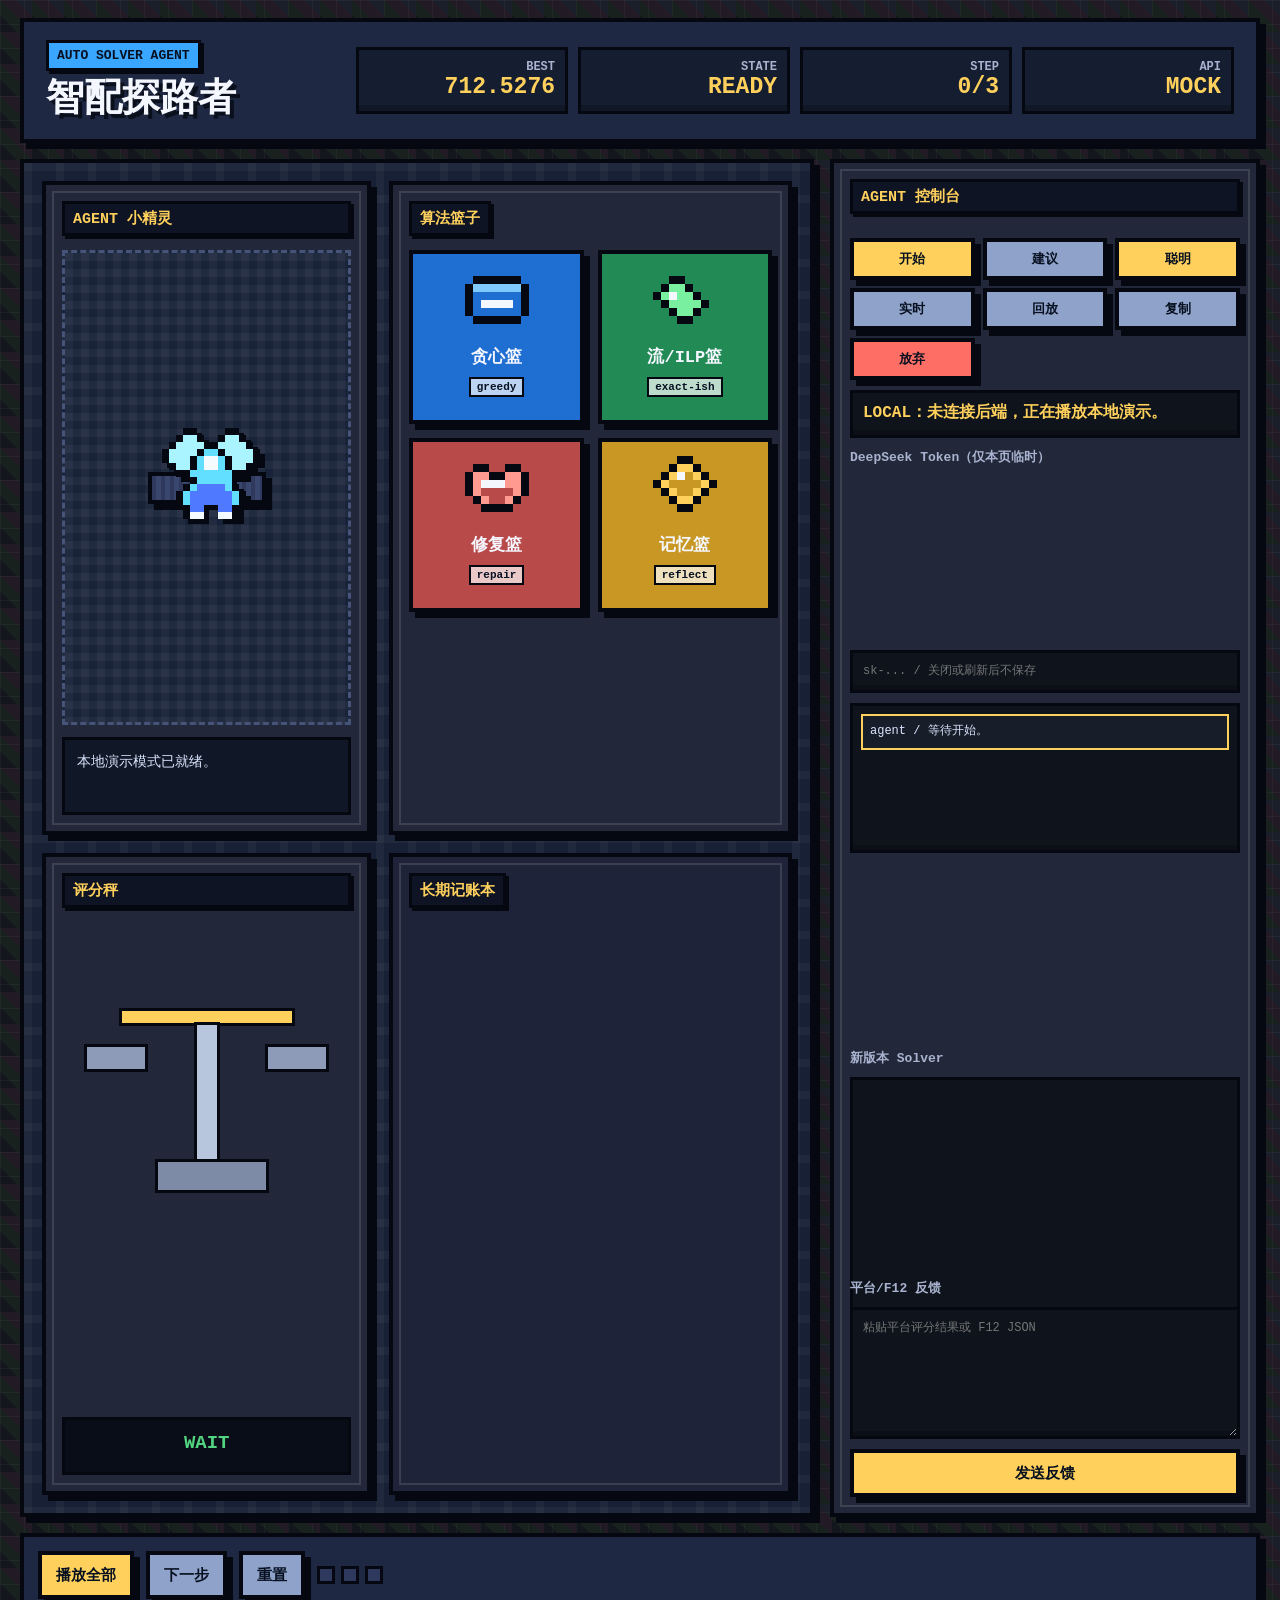
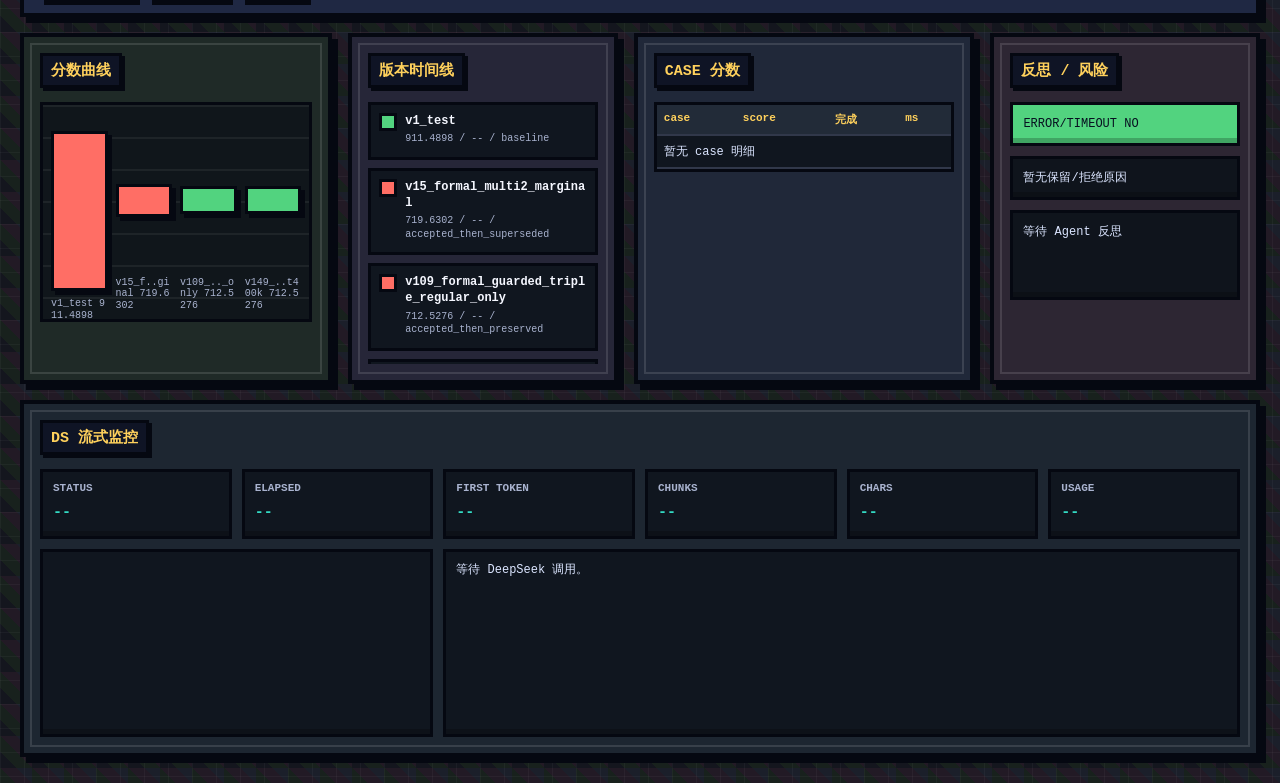
==== frontend/index.html @ 58ddcf4b "Package AutoSolver Agent showcase" ====
<!doctype html>
<html lang="zh-CN">
  <head>
    <meta charset="utf-8" />
    <meta name="viewport" content="width=device-width, initial-scale=1" />
    <title>智配探路者 | Pixel AutoSolver Agent</title>
    <link rel="stylesheet" href="styles.css" />
  </head>
  <body>
    <main class="pixel-shell">
      <header class="pixel-hud">
        <div class="brand-block">
          <span class="pixel-tag">AUTO SOLVER AGENT</span>
          <h1>智配探路者</h1>
        </div>
        <dl class="hud-stats">
          <div>
            <dt>BEST</dt>
            <dd id="bestScore">--</dd>
          </div>
          <div>
            <dt>STATE</dt>
            <dd id="agentState">--</dd>
          </div>
          <div>
            <dt>STEP</dt>
            <dd id="stepCounter">0/0</dd>
          </div>
          <div>
            <dt>API</dt>
            <dd id="traceStatus">LOCAL</dd>
          </div>
        </dl>
      </header>

      <section class="workbench-grid">
        <section class="scene-board" id="sceneBoard" aria-label="像素 AutoSolver Agent 演示舞台">
          <div class="pixel-panel agent-panel">
            <div class="panel-title">AGENT 小精灵</div>
            <div class="agent-dock" id="agentDock">
              <div class="home-platform" aria-hidden="true"></div>
            </div>
            <div class="speech-box" id="message">正在读取本地记忆。</div>
          </div>

          <div class="pixel-panel basket-panel">
            <div class="panel-title">算法篮子</div>
            <div class="basket-grid" id="baskets">
              <button class="pixel-basket basket-blue" data-name="greedy_low_cost">
                <span class="basket-art" data-kind="cost"></span>
                <strong>贪心篮</strong>
                <small>greedy</small>
              </button>
              <button class="pixel-basket basket-green" data-name="flow_ilp">
                <span class="basket-art" data-kind="will"></span>
                <strong>流/ILP篮</strong>
                <small>exact-ish</small>
              </button>
              <button class="pixel-basket basket-red" data-name="local_repair">
                <span class="basket-art" data-kind="pair"></span>
                <strong>修复篮</strong>
                <small>repair</small>
              </button>
              <button class="pixel-basket basket-gold" data-name="memory_reflect">
                <span class="basket-art" data-kind="explore"></span>
                <strong>记忆篮</strong>
                <small>reflect</small>
              </button>
            </div>
          </div>

          <div class="pixel-panel scale-panel">
            <div class="panel-title">评分秤</div>
            <div class="scale-rig" id="scaleDock">
              <div class="scale-bar" id="scaleBar"></div>
              <div class="scale-pan pan-left"></div>
              <div class="scale-pan pan-right"></div>
              <div class="scale-post"></div>
            </div>
            <div class="score-readout" id="scaleText">WAIT</div>
          </div>

          <aside class="pixel-panel ledger-panel" id="ledgerDock">
            <div class="panel-title">长期记账本</div>
            <ol class="ledger-list" id="ledgerList"></ol>
          </aside>

          <div class="fairy-layer" aria-hidden="true">
            <div class="fairy-sprite" id="fairySprite">
              <div class="pixel-art fairy-art" id="fairyArt"></div>
              <div class="pixel-art carried-coin" id="carriedCoin"></div>
            </div>
          </div>
        </section>

        <aside class="pixel-panel agent-console">
          <div class="panel-title">AGENT 控制台</div>
          <div class="console-actions">
            <button class="pixel-button primary" id="startAgentButton">开始</button>
            <button class="pixel-button" id="strategyAdviceButton">建议</button>
            <button class="pixel-button primary" id="labAgentButton">聪明</button>
            <button class="pixel-button" id="liveAnimButton">实时</button>
            <button class="pixel-button" id="demoAnimButton">回放</button>
            <button class="pixel-button" id="copySolverButton">复制</button>
            <button class="pixel-button danger" id="discardPendingButton">放弃</button>
          </div>
          <div class="session-notice" id="sessionNotice">READY</div>
          <label class="field-label" for="deepseekTokenInput">DeepSeek Token（仅本页临时）</label>
          <input class="token-input" id="deepseekTokenInput" type="password" autocomplete="off" spellcheck="false" placeholder="sk-... / 关闭或刷新后不保存" />
          <div class="chat-log" id="chatLog"></div>
          <label class="field-label" for="solverOutput">新版本 Solver</label>
          <textarea class="code-box" id="solverOutput" spellcheck="false" readonly></textarea>
          <label class="field-label" for="feedbackInput">平台/F12 反馈</label>
          <textarea class="feedback-box" id="feedbackInput" spellcheck="false" placeholder="粘贴平台评分结果或 F12 JSON"></textarea>
          <button class="pixel-button primary wide" id="sendFeedbackButton">发送反馈</button>
        </aside>
      </section>

      <section class="control-panel">
        <button class="pixel-button primary" id="playButton">播放全部</button>
        <button class="pixel-button" id="nextButton">下一步</button>
        <button class="pixel-button" id="resetButton">重置</button>
        <div class="timeline" id="timeline"></div>
      </section>

      <section class="dashboard-grid">
        <section class="pixel-panel chart-panel">
          <div class="panel-title">分数曲线</div>
          <div class="score-chart" id="scoreChart"></div>
        </section>
        <section class="pixel-panel version-panel">
          <div class="panel-title">版本时间线</div>
          <div class="version-list" id="versionList"></div>
        </section>
        <section class="pixel-panel case-panel">
          <div class="panel-title">CASE 分数</div>
          <div class="case-table-wrap">
            <table class="case-table">
              <thead>
                <tr>
                  <th>case</th>
                  <th>score</th>
                  <th>完成</th>
                  <th>ms</th>
                </tr>
              </thead>
              <tbody id="caseTableBody"></tbody>
            </table>
          </div>
        </section>
        <section class="pixel-panel review-panel">
          <div class="panel-title">反思 / 风险</div>
          <div class="review-stack">
            <div class="status-tile" id="errorTile">ERROR/TIMEOUT --</div>
            <div class="reason-box" id="reasonBox">--</div>
            <div class="reflection-box" id="reflectionBox">--</div>
          </div>
        </section>
      </section>

      <section class="pixel-panel ds-monitor-panel">
        <div class="panel-title">DS 流式监控</div>
        <div class="ds-monitor-grid">
          <div class="monitor-card">
            <span>STATUS</span>
            <strong id="dsStatus">--</strong>
          </div>
          <div class="monitor-card">
            <span>ELAPSED</span>
            <strong id="dsElapsed">--</strong>
          </div>
          <div class="monitor-card">
            <span>FIRST TOKEN</span>
            <strong id="dsFirstToken">--</strong>
          </div>
          <div class="monitor-card">
            <span>CHUNKS</span>
            <strong id="dsChunks">--</strong>
          </div>
          <div class="monitor-card">
            <span>CHARS</span>
            <strong id="dsChars">--</strong>
          </div>
          <div class="monitor-card">
            <span>USAGE</span>
            <strong id="dsUsage">--</strong>
          </div>
          <div class="monitor-events" id="dsEvents"></div>
          <pre class="stream-preview" id="dsPreview">等待 DeepSeek 调用。</pre>
        </div>
      </section>
    </main>
    <script src="pixel-assets.js"></script>
    <script src="app.js"></script>
  </body>
</html>
---- frontend/styles.css ----
:root {
  color-scheme: dark;
  --ink: #10131a;
  --ink-2: #171b24;
  --panel: #222839;
  --panel-2: #2c3042;
  --line: #050811;
  --line-soft: #46547a;
  --text: #f5f7ff;
  --muted: #a9b3cf;
  --blue: #39a6ff;
  --green: #52d37f;
  --red: #ff6e65;
  --gold: #ffd15c;
  --purple: #c47dff;
  --teal: #33dbc4;
  --plum: #59335f;
  --olive: #56673d;
  --cell: 7px;
}

* {
  box-sizing: border-box;
  image-rendering: pixelated;
}

html {
  min-height: 100%;
}

body {
  margin: 0;
  min-height: 100vh;
  color: var(--text);
  font-family: "Zpix", "Fusion Pixel", "Microsoft YaHei", Consolas, monospace;
  background-color: #14161e;
  background-image:
    linear-gradient(90deg, rgba(255, 255, 255, 0.035) 1px, transparent 1px),
    linear-gradient(rgba(255, 255, 255, 0.035) 1px, transparent 1px),
    linear-gradient(45deg, #14161e 25%, #18211d 25%, #18211d 50%, #221a25 50%, #221a25 75%, #1b1f2a 75%);
  background-size: 24px 24px, 24px 24px, 32px 32px;
}

button,
input,
textarea {
  font: inherit;
}

.pixel-shell {
  width: min(1240px, calc(100vw - 24px));
  margin: 0 auto;
  padding: 18px 0 26px;
}

.pixel-hud,
.scene-board,
.control-panel,
.pixel-panel,
.pixel-button,
.pixel-basket {
  border: 4px solid var(--line);
  box-shadow: 6px 6px 0 #050811;
}

.pixel-hud {
  display: grid;
  grid-template-columns: minmax(180px, 290px) 1fr;
  align-items: center;
  gap: 20px;
  min-height: 104px;
  padding: 18px 22px;
  background: #1f2843;
}

.brand-block {
  min-width: 0;
}

.pixel-tag {
  display: inline-block;
  margin-bottom: 8px;
  padding: 5px 8px;
  border: 3px solid var(--line);
  background: var(--blue);
  color: #071020;
  font-size: 13px;
  font-weight: 900;
  letter-spacing: 0;
  box-shadow: 3px 3px 0 var(--line);
}

h1,
h2,
p,
dl,
dd {
  margin: 0;
}

h1 {
  font-size: clamp(28px, 3vw, 42px);
  line-height: 1.1;
  letter-spacing: 0;
  word-break: keep-all;
  text-shadow: 4px 4px 0 #0a0f1c;
}

.hud-stats {
  display: grid;
  grid-template-columns: repeat(4, minmax(78px, 1fr));
  gap: 10px;
  min-width: 0;
}

.hud-stats div {
  padding: 10px;
  border: 3px solid var(--line);
  background: #151d31;
  text-align: right;
  box-shadow: inset 0 -6px 0 rgba(0, 0, 0, 0.22);
}

.hud-stats dt {
  color: var(--muted);
  font-size: 12px;
  font-weight: 900;
}

.hud-stats dd {
  min-height: 26px;
  color: var(--gold);
  font-size: clamp(18px, 2vw, 23px);
  font-weight: 900;
  line-height: 1.15;
  overflow-wrap: anywhere;
}

.scene-board {
  position: relative;
  display: grid;
  grid-template-columns: 260px minmax(340px, 1fr) 230px 300px;
  gap: 18px;
  min-height: 520px;
  margin-top: 16px;
  padding: 18px;
  overflow: hidden;
  background-color: #182036;
  background-image:
    linear-gradient(90deg, rgba(255, 255, 255, 0.035) 8px, transparent 8px),
    linear-gradient(rgba(255, 255, 255, 0.035) 8px, transparent 8px);
  background-size: 32px 32px;
}

.workbench-grid {
  display: grid;
  grid-template-columns: minmax(0, 1fr) minmax(360px, 430px);
  gap: 16px;
  align-items: stretch;
  margin-top: 16px;
}

.workbench-grid .scene-board {
  grid-template-columns: minmax(230px, 0.9fr) minmax(320px, 1.1fr);
  min-height: 740px;
  margin-top: 0;
}

.workbench-grid .agent-panel,
.workbench-grid .basket-panel,
.workbench-grid .scale-panel,
.workbench-grid .ledger-panel {
  min-height: 348px;
}

.agent-console {
  display: grid;
  grid-template-rows: auto auto auto minmax(90px, 0.8fr) auto minmax(240px, 1.4fr) auto minmax(130px, 0.8fr) auto;
  gap: 10px;
  background: #252235;
}

.console-actions {
  position: relative;
  z-index: 1;
  display: grid;
  grid-template-columns: repeat(3, 1fr);
  gap: 8px;
}

.console-actions .pixel-button {
  min-height: 42px;
  padding: 6px 8px;
  font-size: 13px;
}

.session-notice,
.chat-log,
.code-box,
.feedback-box,
.token-input,
.reason-box,
.reflection-box,
.status-tile {
  position: relative;
  z-index: 1;
  border: 3px solid var(--line);
  background: #0f141c;
  box-shadow: inset 0 -5px 0 rgba(0, 0, 0, 0.22);
}

.session-notice {
  min-height: 42px;
  padding: 10px;
  color: var(--gold);
  font-weight: 900;
  line-height: 1.35;
}

.chat-log {
  display: grid;
  align-content: start;
  gap: 8px;
  min-height: 110px;
  max-height: 150px;
  padding: 8px;
  overflow: auto;
}

.chat-row {
  padding: 7px;
  border: 2px solid #2f3748;
  background: #171e29;
  color: #dbe5ff;
  font-size: 12px;
  line-height: 1.45;
}

.chat-row.user {
  border-color: var(--teal);
}

.chat-row.agent {
  border-color: var(--gold);
}

.field-label {
  position: relative;
  z-index: 1;
  color: var(--muted);
  font-size: 13px;
  font-weight: 900;
}

.code-box,
.feedback-box,
.token-input {
  width: 100%;
  padding: 10px;
  color: #ecf3ff;
  font-size: 12px;
  line-height: 1.45;
  outline: 0;
}

.code-box,
.feedback-box {
  resize: vertical;
}

.token-input {
  min-height: 42px;
  color: var(--gold);
}

.code-box {
  min-height: 240px;
  white-space: pre;
}

.feedback-box {
  min-height: 132px;
}

.wide {
  width: 100%;
}

.pixel-panel {
  position: relative;
  background: var(--panel);
  min-width: 0;
  padding: 16px;
}

.pixel-panel::before {
  content: "";
  position: absolute;
  inset: 6px;
  pointer-events: none;
  border: 2px solid rgba(255, 255, 255, 0.12);
}

.panel-title {
  display: inline-block;
  position: relative;
  z-index: 1;
  margin-bottom: 14px;
  padding: 5px 8px;
  border: 3px solid var(--line);
  background: #0f1425;
  color: var(--gold);
  font-size: 15px;
  font-weight: 900;
  box-shadow: 3px 3px 0 var(--line);
}

.agent-panel {
  display: grid;
  grid-template-rows: auto 1fr auto;
  min-height: 480px;
}

.agent-dock {
  position: relative;
  display: grid;
  place-items: center;
  min-height: 258px;
  border: 3px dashed var(--line-soft);
  background:
    linear-gradient(90deg, rgba(255, 255, 255, 0.04) 50%, transparent 50%),
    linear-gradient(rgba(255, 255, 255, 0.04) 50%, transparent 50%),
    #182238;
  background-size: 16px 16px;
}

.home-platform {
  width: 118px;
  height: 32px;
  border: 4px solid var(--line);
  background:
    linear-gradient(90deg, #2f395d 25%, #39466d 25%, #39466d 50%, #2f395d 50%, #2f395d 75%, #39466d 75%);
  background-size: 18px 18px;
  box-shadow: 6px 6px 0 var(--line);
}

.speech-box {
  min-height: 78px;
  margin-top: 12px;
  padding: 12px;
  border: 3px solid var(--line);
  background: #101827;
  color: #dbe5ff;
  font-size: 14px;
  line-height: 1.55;
}

.basket-panel {
  min-height: 480px;
}

.basket-grid {
  display: grid;
  grid-template-columns: repeat(2, minmax(136px, 1fr));
  gap: 14px;
}

.workbench-grid .basket-grid {
  grid-template-columns: repeat(2, minmax(124px, 1fr));
}

.pixel-basket {
  position: relative;
  display: grid;
  justify-items: center;
  min-height: 174px;
  padding: 12px 8px 14px;
  border-color: var(--line);
  color: var(--text);
  cursor: pointer;
  transition: transform 120ms steps(2), filter 120ms steps(2);
}

.pixel-basket:hover,
.pixel-basket:focus-visible {
  transform: translate(-2px, -2px);
  outline: 0;
  filter: brightness(1.12);
}

.pixel-basket.active {
  outline: 5px solid #ffffff;
  outline-offset: -9px;
  animation: basket-blink 520ms steps(2) infinite;
}

.pixel-basket strong {
  margin-top: 6px;
  font-size: 17px;
  line-height: 1.25;
}

.pixel-basket small {
  color: #071020;
  background: rgba(255, 255, 255, 0.7);
  padding: 2px 6px;
  border: 2px solid var(--line);
  font-size: 11px;
  font-weight: 900;
}

.basket-blue {
  background: #1f6ed2;
}

.basket-green {
  background: #228a55;
}

.basket-red {
  background: #b94a4a;
}

.basket-gold {
  background: #c99724;
}

.basket-art {
  display: grid;
  grid-template-columns: repeat(8, 8px);
  grid-auto-rows: 8px;
  gap: 0;
  width: 64px;
  height: 64px;
  margin-top: 2px;
}

.basket-art span {
  width: 8px;
  height: 8px;
}

.scale-panel {
  display: grid;
  grid-template-rows: auto 1fr auto;
  min-height: 480px;
}

.scale-rig {
  position: relative;
  display: grid;
  place-items: center;
  min-height: 292px;
}

.scale-bar {
  position: absolute;
  top: 86px;
  width: 176px;
  height: 18px;
  border: 3px solid var(--line);
  background: var(--gold);
  transform-origin: center;
  transition: transform 260ms steps(3);
}

.scale-rig.weighing .scale-bar {
  animation: scale-wobble 500ms steps(4);
}

.scale-post {
  position: absolute;
  top: 100px;
  width: 26px;
  height: 150px;
  border: 3px solid var(--line);
  background: #b7c5dd;
}

.scale-post::after {
  content: "";
  position: absolute;
  left: -42px;
  bottom: -24px;
  width: 108px;
  height: 28px;
  border: 3px solid var(--line);
  background: #7d8ba7;
}

.scale-pan {
  position: absolute;
  top: 122px;
  width: 64px;
  height: 28px;
  border: 3px solid var(--line);
  background: #8d9bb8;
}

.pan-left {
  left: 22px;
}

.pan-right {
  right: 22px;
}

.score-readout {
  min-height: 58px;
  padding: 12px 8px;
  border: 3px solid var(--line);
  background: #080d18;
  color: var(--green);
  font-size: 19px;
  font-weight: 900;
  text-align: center;
}

.ledger-panel {
  min-height: 480px;
  background: #1e2339;
}

.ledger-list {
  position: relative;
  z-index: 1;
  display: grid;
  gap: 9px;
  max-height: 390px;
  margin: 0;
  padding: 0;
  overflow: auto;
  list-style: none;
}

.workbench-grid .ledger-list {
  max-height: 260px;
}

.ledger-list li {
  display: grid;
  grid-template-columns: 26px 1fr auto;
  align-items: center;
  gap: 8px;
  min-height: 44px;
  padding: 8px;
  border: 3px solid var(--line);
  background: #101827;
  color: var(--muted);
  font-size: 12px;
  line-height: 1.35;
}

.ledger-list li .mark {
  display: grid;
  place-items: center;
  width: 26px;
  height: 26px;
  border: 3px solid var(--line);
  color: #071020;
  font-weight: 900;
}

.ledger-list li.plus .mark {
  background: var(--green);
}

.ledger-list li.minus .mark {
  background: var(--red);
}

.ledger-list li .score {
  color: var(--gold);
  font-weight: 900;
}

.fairy-layer {
  position: absolute;
  inset: 0;
  pointer-events: none;
  z-index: 5;
}

.pixel-art {
  display: grid;
  grid-template-columns: repeat(var(--cols), var(--cell));
  grid-auto-rows: var(--cell);
}

.pixel-art span {
  width: var(--cell);
  height: var(--cell);
}

.fairy-sprite {
  position: absolute;
  left: 0;
  top: 0;
  width: calc(16 * 7px);
  min-height: calc(14 * 7px);
  transform: translate(94px, 258px);
  transition: transform 560ms steps(9), filter 160ms steps(2), opacity 180ms steps(2);
  animation: fairy-hover 760ms steps(4) infinite;
  filter: drop-shadow(5px 5px 0 #050811);
}

.fairy-art {
  --cell: 7px;
}

.carried-coin {
  --cell: 4px;
  position: absolute;
  right: 18px;
  bottom: 16px;
  opacity: 0;
  transition: opacity 120ms steps(2), transform 160ms steps(2);
}

.fairy-sprite.carrying .carried-coin {
  opacity: 1;
  transform: translateY(-2px);
}

.fairy-sprite.inspecting {
  filter: drop-shadow(5px 5px 0 #050811) drop-shadow(0 0 14px var(--blue));
}

.fairy-sprite.accepted {
  filter: drop-shadow(5px 5px 0 #050811) drop-shadow(0 0 12px var(--green));
}

.fairy-sprite.rejected {
  filter: drop-shadow(5px 5px 0 #050811) grayscale(0.5);
}

.control-panel {
  display: grid;
  grid-template-columns: auto auto auto 1fr;
  gap: 12px;
  align-items: center;
  margin-top: 16px;
  padding: 14px;
  background: #1f2843;
}

.dashboard-grid {
  display: grid;
  grid-template-columns: minmax(280px, 1.1fr) minmax(260px, 0.95fr) minmax(340px, 1.2fr) minmax(260px, 0.95fr);
  gap: 16px;
  margin-top: 16px;
}

.chart-panel {
  background: #1f2a27;
}

.version-panel {
  background: #262638;
}

.case-panel {
  background: #202839;
}

.review-panel {
  background: #2d2633;
}

.ds-monitor-panel {
  margin-top: 16px;
  background: #1d2631;
}

.ds-monitor-grid {
  position: relative;
  z-index: 1;
  display: grid;
  grid-template-columns: repeat(6, minmax(110px, 1fr));
  gap: 10px;
}

.monitor-card,
.monitor-events,
.stream-preview {
  border: 3px solid var(--line);
  background: #10161f;
  box-shadow: inset 0 -5px 0 rgba(0, 0, 0, 0.22);
}

.monitor-card {
  display: grid;
  gap: 6px;
  min-height: 70px;
  padding: 10px;
}

.monitor-card span {
  color: var(--muted);
  font-size: 11px;
  font-weight: 900;
}

.monitor-card strong {
  color: var(--teal);
  font-size: 15px;
  line-height: 1.2;
  overflow-wrap: anywhere;
}

.monitor-events {
  display: grid;
  align-content: start;
  grid-column: span 2;
  gap: 7px;
  min-height: 188px;
  max-height: 220px;
  padding: 8px;
  overflow: auto;
}

.monitor-event {
  padding: 7px;
  border: 2px solid #31384a;
  background: #171e29;
  color: #dbe5ff;
  font-size: 12px;
  line-height: 1.35;
}

.monitor-event.streaming,
.monitor-event.completed {
  border-color: var(--green);
}

.monitor-event.error {
  border-color: var(--red);
}

.stream-preview {
  grid-column: span 4;
  min-height: 188px;
  max-height: 220px;
  margin: 0;
  padding: 10px;
  overflow: auto;
  color: #dbe5ff;
  font-size: 12px;
  line-height: 1.45;
  white-space: pre-wrap;
  word-break: break-word;
}

.score-chart {
  position: relative;
  z-index: 1;
  display: grid;
  grid-auto-flow: column;
  grid-auto-columns: minmax(42px, 1fr);
  align-items: end;
  gap: 8px;
  min-height: 220px;
  padding: 12px 8px 8px;
  border: 3px solid var(--line);
  background:
    linear-gradient(rgba(255, 255, 255, 0.06) 2px, transparent 2px),
    #10161b;
  background-size: 100% 32px;
  overflow-x: auto;
}

.score-bar {
  display: grid;
  align-items: end;
  min-width: 42px;
  height: 180px;
}

.score-bar-fill {
  min-height: 14px;
  border: 3px solid var(--line);
  background: var(--red);
  box-shadow: 4px 4px 0 var(--line);
}

.score-bar.best .score-bar-fill {
  background: var(--green);
}

.score-bar span {
  display: block;
  margin-top: 7px;
  color: var(--muted);
  font-size: 10px;
  line-height: 1.15;
  word-break: break-all;
}

.version-list {
  position: relative;
  z-index: 1;
  display: grid;
  gap: 8px;
  max-height: 262px;
  overflow: auto;
}

.version-row {
  display: grid;
  grid-template-columns: 18px 1fr;
  gap: 8px;
  padding: 8px;
  border: 3px solid var(--line);
  background: #10161f;
  font-size: 12px;
  line-height: 1.35;
}

.version-dot {
  width: 18px;
  height: 18px;
  border: 3px solid var(--line);
  background: var(--red);
}

.version-row.accepted .version-dot,
.version-row.best .version-dot,
.version-row.baseline .version-dot {
  background: var(--green);
}

.version-row.not_better .version-dot {
  background: var(--gold);
}

.version-main {
  display: grid;
  gap: 3px;
}

.version-main strong {
  color: var(--text);
  word-break: break-all;
}

.version-main small {
  color: var(--muted);
}

.case-table-wrap {
  position: relative;
  z-index: 1;
  max-height: 262px;
  overflow: auto;
  border: 3px solid var(--line);
  background: #10161f;
}

.case-table {
  width: 100%;
  border-collapse: collapse;
  font-size: 12px;
}

.case-table th,
.case-table td {
  padding: 7px;
  border-bottom: 2px solid #31384a;
  text-align: left;
  vertical-align: top;
}

.case-table th {
  position: sticky;
  top: 0;
  background: #222b38;
  color: var(--gold);
  font-size: 11px;
  font-weight: 900;
}

.case-table td {
  color: #dbe5ff;
}

.case-table .case-name {
  color: var(--teal);
  word-break: break-all;
}

.review-stack {
  position: relative;
  z-index: 1;
  display: grid;
  gap: 10px;
}

.status-tile,
.reason-box,
.reflection-box {
  padding: 10px;
  color: #dbe5ff;
  font-size: 12px;
  line-height: 1.5;
}

.status-tile.ok {
  color: #071020;
  background: var(--green);
}

.status-tile.bad {
  color: #071020;
  background: var(--red);
}

.reflection-box {
  min-height: 90px;
}

.pixel-button {
  min-height: 48px;
  padding: 8px 14px;
  border-color: var(--line);
  background: #8fa2c9;
  color: #071020;
  font-size: 15px;
  font-weight: 900;
  cursor: pointer;
}

.pixel-button.primary {
  background: var(--gold);
}

.pixel-button.danger {
  background: var(--red);
  color: #071020;
}

.pixel-button:hover,
.pixel-button:focus-visible {
  outline: 0;
  transform: translate(-2px, -2px);
  filter: brightness(1.08);
}

.pixel-button:disabled {
  cursor: not-allowed;
  filter: grayscale(0.7);
  opacity: 0.7;
}

.timeline {
  display: flex;
  flex-wrap: wrap;
  gap: 6px;
  min-height: 22px;
  align-items: center;
}

.timeline span {
  width: 18px;
  height: 18px;
  border: 3px solid var(--line);
  background: #2f395d;
}

.timeline span.done.plus {
  background: var(--green);
}

.timeline span.done.minus {
  background: var(--red);
}

@keyframes basket-blink {
  0%,
  100% {
    box-shadow: 6px 6px 0 #050811, inset 0 0 0 0 rgba(255, 255, 255, 0);
  }
  50% {
    box-shadow: 6px 6px 0 #050811, inset 0 0 0 8px rgba(255, 255, 255, 0.22);
  }
}

@keyframes scale-wobble {
  0% {
    transform: rotate(0deg);
  }
  25% {
    transform: rotate(3deg);
  }
  50% {
    transform: rotate(-3deg);
  }
  75% {
    transform: rotate(2deg);
  }
  100% {
    transform: rotate(0deg);
  }
}

@keyframes fairy-hover {
  0% {
    margin-top: 0;
  }
  50% {
    margin-top: -10px;
  }
  100% {
    margin-top: 0;
  }
}

@media (max-width: 1100px) {
  .workbench-grid,
  .dashboard-grid,
  .ds-monitor-grid {
    grid-template-columns: 1fr;
  }

  .monitor-events,
  .stream-preview {
    grid-column: auto;
  }

  .scene-board {
    grid-template-columns: minmax(240px, 0.9fr) minmax(320px, 1.1fr);
  }

  .scale-panel,
  .ledger-panel {
    min-height: 360px;
  }
}

@media (max-width: 760px) {
  .pixel-shell {
    width: min(100vw - 14px, 620px);
    padding-top: 8px;
  }

  .pixel-hud {
    align-items: stretch;
    grid-template-columns: 1fr;
  }

  .hud-stats {
    grid-template-columns: 1fr;
  }

  .scene-board,
  .control-panel {
    grid-template-columns: 1fr;
  }

  .workbench-grid .scene-board,
  .workbench-grid .basket-grid,
  .console-actions {
    grid-template-columns: 1fr;
  }

  .basket-grid {
    grid-template-columns: 1fr;
  }

  .agent-panel,
  .basket-panel,
  .scale-panel,
  .ledger-panel {
    min-height: auto;
  }

  .fairy-sprite {
    display: none;
  }
}
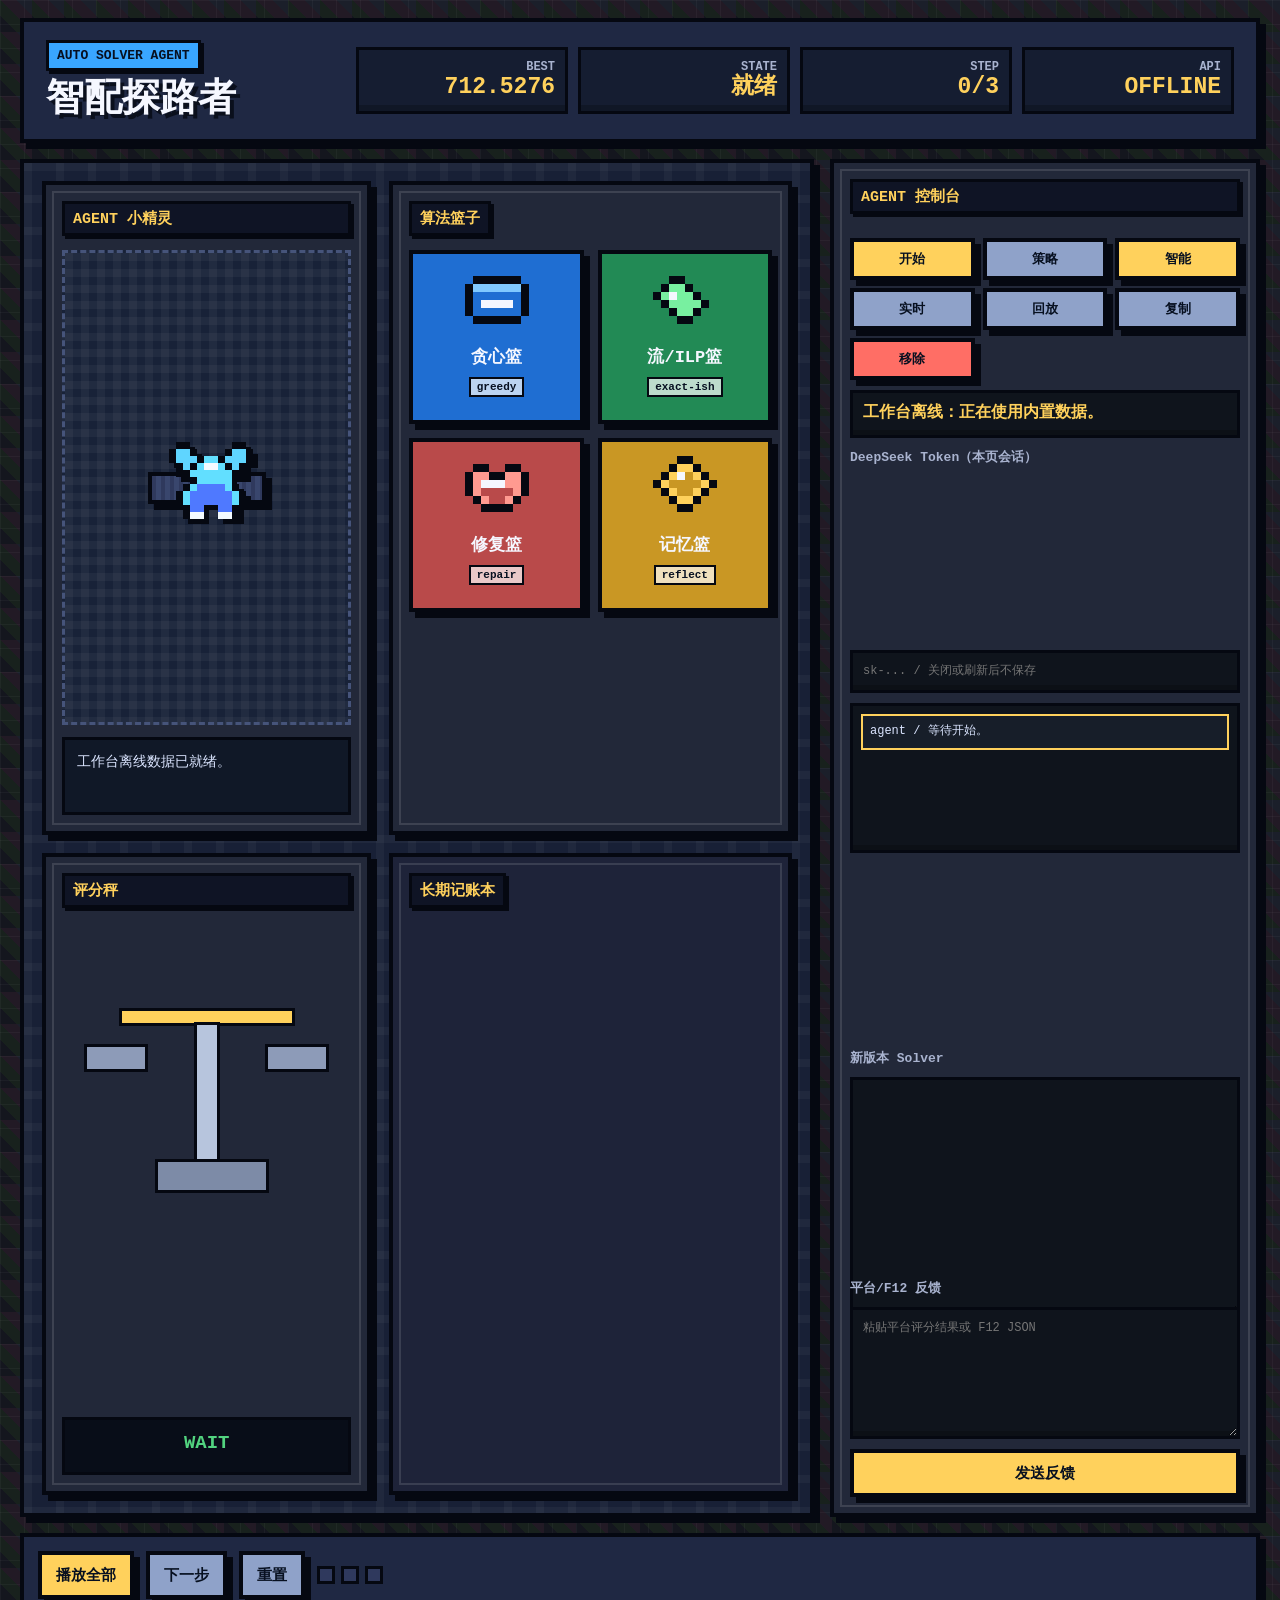
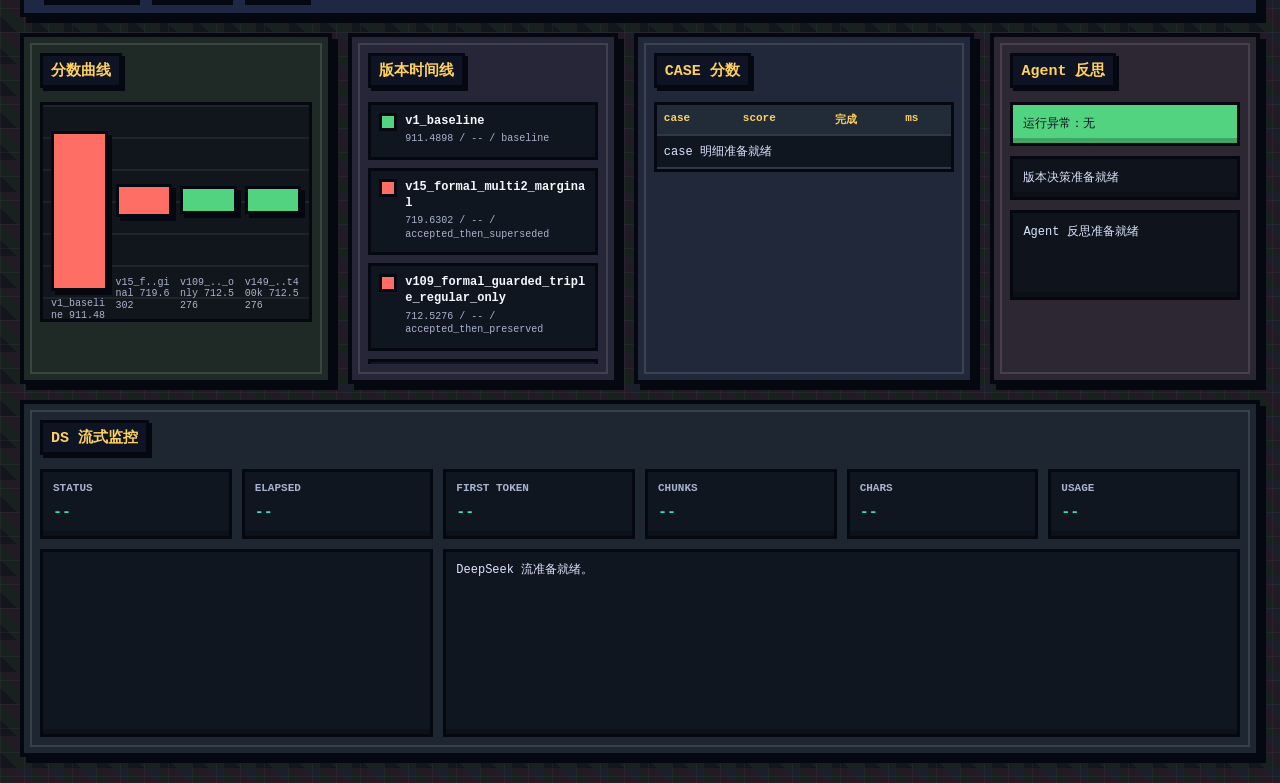
==== commit 52abea88: "Polish product copy and UI labels" ====
--- a/frontend/index.html
+++ b/frontend/index.html
@@ -28,13 +28,13 @@
           </div>
           <div>
             <dt>API</dt>
-            <dd id="traceStatus">LOCAL</dd>
+            <dd id="traceStatus">WORKBENCH</dd>
           </div>
         </dl>
       </header>
 
       <section class="workbench-grid">
-        <section class="scene-board" id="sceneBoard" aria-label="像素 AutoSolver Agent 演示舞台">
+        <section class="scene-board" id="sceneBoard" aria-label="像素 AutoSolver Agent 工作区">
           <div class="pixel-panel agent-panel">
             <div class="panel-title">AGENT 小精灵</div>
             <div class="agent-dock" id="agentDock">
@@ -97,15 +97,15 @@
           <div class="panel-title">AGENT 控制台</div>
           <div class="console-actions">
             <button class="pixel-button primary" id="startAgentButton">开始</button>
-            <button class="pixel-button" id="strategyAdviceButton">建议</button>
-            <button class="pixel-button primary" id="labAgentButton">聪明</button>
+            <button class="pixel-button" id="strategyAdviceButton">策略</button>
+            <button class="pixel-button primary" id="labAgentButton">智能</button>
             <button class="pixel-button" id="liveAnimButton">实时</button>
             <button class="pixel-button" id="demoAnimButton">回放</button>
             <button class="pixel-button" id="copySolverButton">复制</button>
-            <button class="pixel-button danger" id="discardPendingButton">放弃</button>
+            <button class="pixel-button danger" id="discardPendingButton">移除</button>
           </div>
-          <div class="session-notice" id="sessionNotice">READY</div>
-          <label class="field-label" for="deepseekTokenInput">DeepSeek Token（仅本页临时）</label>
+          <div class="session-notice" id="sessionNotice">系统就绪</div>
+          <label class="field-label" for="deepseekTokenInput">DeepSeek Token（本页会话）</label>
           <input class="token-input" id="deepseekTokenInput" type="password" autocomplete="off" spellcheck="false" placeholder="sk-... / 关闭或刷新后不保存" />
           <div class="chat-log" id="chatLog"></div>
           <label class="field-label" for="solverOutput">新版本 Solver</label>
@@ -149,9 +149,9 @@
           </div>
         </section>
         <section class="pixel-panel review-panel">
-          <div class="panel-title">反思 / 风险</div>
+          <div class="panel-title">Agent 反思</div>
           <div class="review-stack">
-            <div class="status-tile" id="errorTile">ERROR/TIMEOUT --</div>
+            <div class="status-tile" id="errorTile">运行异常 --</div>
             <div class="reason-box" id="reasonBox">--</div>
             <div class="reflection-box" id="reflectionBox">--</div>
           </div>
@@ -186,7 +186,7 @@
             <strong id="dsUsage">--</strong>
           </div>
           <div class="monitor-events" id="dsEvents"></div>
-          <pre class="stream-preview" id="dsPreview">等待 DeepSeek 调用。</pre>
+          <pre class="stream-preview" id="dsPreview">DeepSeek 流准备就绪。</pre>
         </div>
       </section>
     </main>
